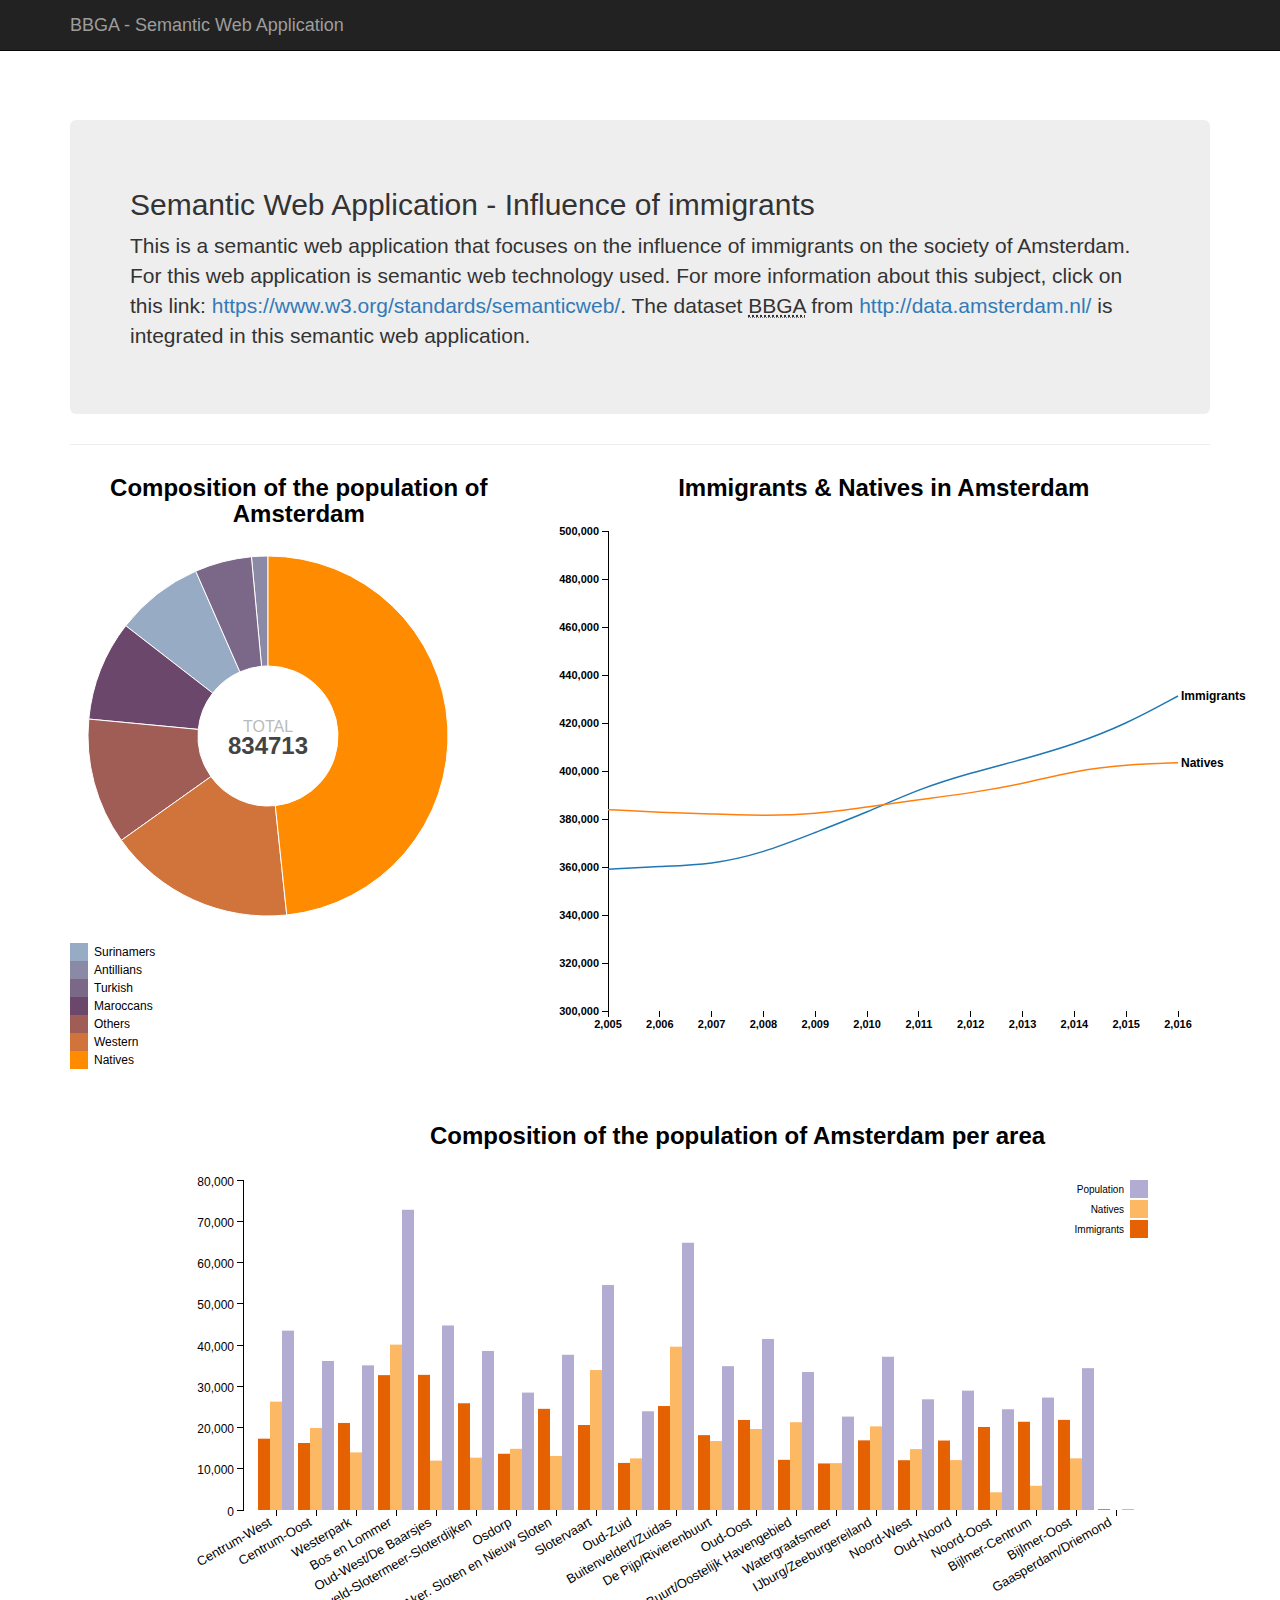
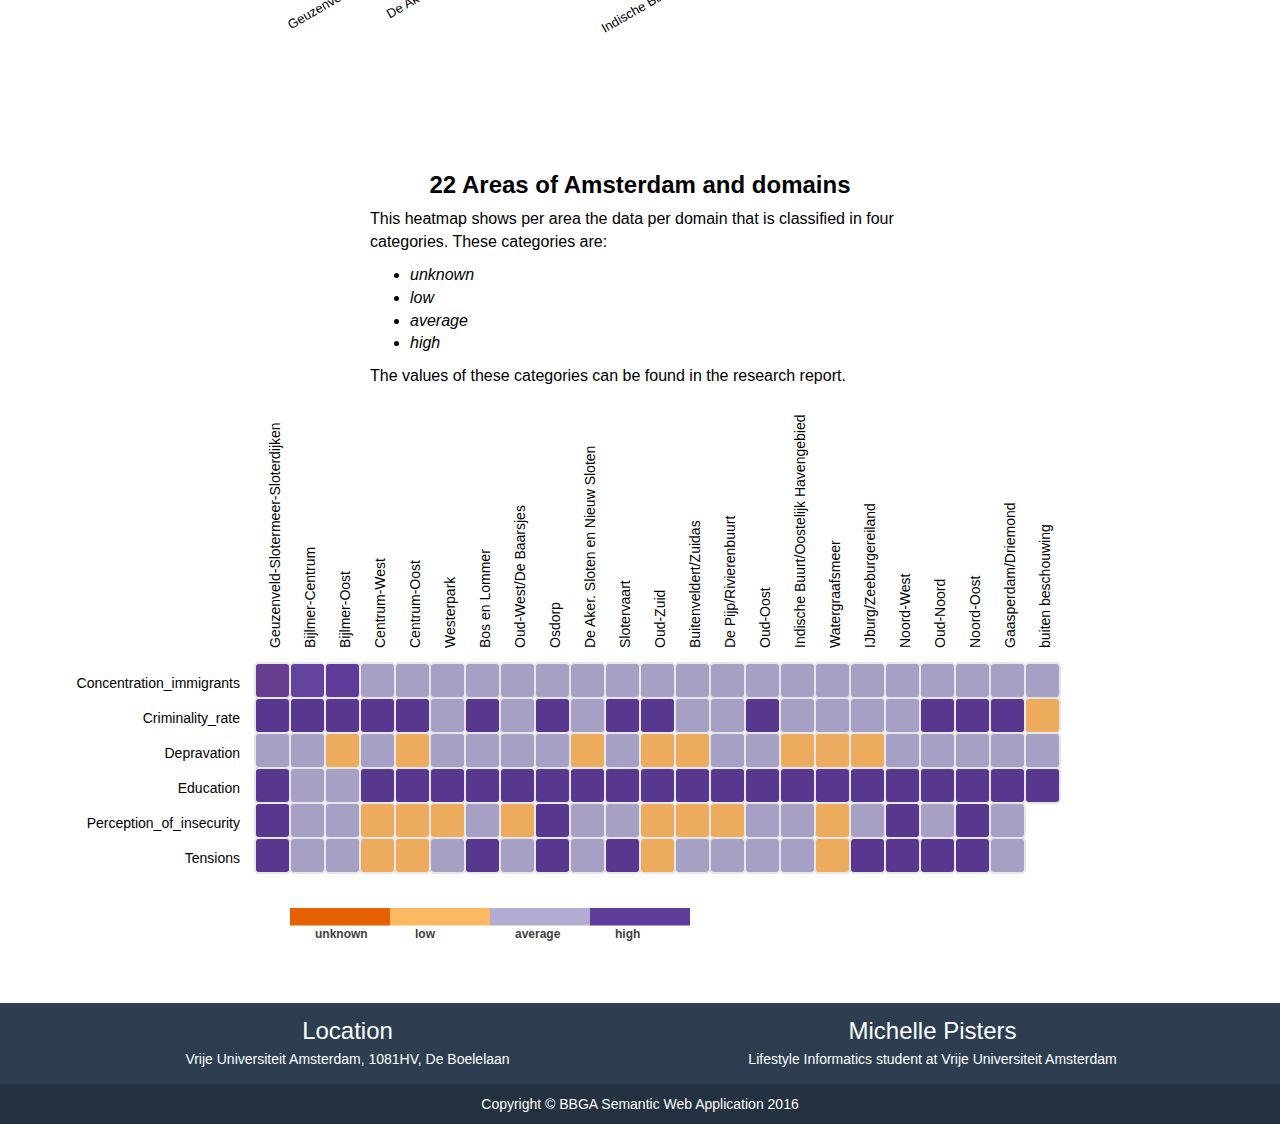
==== index.html @ f28dea51 "changed main.html to index.html" ====
<!DOCTYPE html>
<head>

    <link rel="stylesheet" href="bootstrap/css/bootstrap.css">
    <link rel="stylesheet" href="bootstrap/css/heroic-features.css">
    <link rel="stylesheet" href="PieChart/PieChart.css">
    <link rel="stylesheet" href="Multiline/MultiLine.css">
    <link rel="stylesheet" href="Heatmap/Heatmap.css">
    <link rel="stylesheet" href="BarChart/BarChart.css">
    <script src="d3/d3.min.js"></script>



</head>
<body>
    <!-- Navigation -->
    <nav class="navbar navbar-inverse navbar-fixed-top" role="navigation">
        <div class="container">
            <!-- Brand and toggle get grouped for better mobile display -->
            <div class="navbar-header">
                <button type="button" class="navbar-toggle" data-toggle="collapse"
                        data-target="#bs-example-navbar-collapse-1">
                    <span class="sr-only">Toggle navigation</span>
                    <span class="icon-bar"></span>
                    <span class="icon-bar"></span>
                    <span class="icon-bar"></span>
                </button>
                <a class="navbar-brand" href="#">BBGA - Semantic Web Application</a>
            </div>
        </div>
        <!-- /.container -->
    </nav>

    <!-- Page Content -->
    <div class="container">

        <!-- Jumbotron Header -->
        <header class="jumbotron hero-spacer">
            <h2>Semantic Web Application - Influence of immigrants</h2>
            <p class="mainText">This is a semantic web application that focuses on the influence of immigrants on the
                society of Amsterdam. For this web application is semantic web technology used. For more information
                about this subject, click on
                this link: <a href="https://www.w3.org/standards/semanticweb/">https://www.w3.org/standards/semanticweb/</a>.
                The dataset <abbr title="Basisbestand Gebieden Amsterdam">BBGA</abbr> from
                <a href="http://data.amsterdam.nl/">http://data.amsterdam.nl/</a> is integrated in this semantic web application.
            </p>
        </header>

        <hr>
        <div class="row">
            <div class="col-md-5">
                <h4 class="title">Composition of the population of Amsterdam</h4>
                <div id="chart"></div>
            </div>
            <div class="col-md-7">
                <h4 class="title">Immigrants & Natives in Amsterdam</h4>
                <div id="multiline2"></div>
            </div>
        </div>
        <div class="row">
            <div class="col-md-12 col-md-offset-1">
                <h4 class="title">Composition of the population of Amsterdam per area</h4>
                <div id="BarChart"></div>
            </div>
        </div>
        <div class="row">
            <div class="col-md-12">
                <div class="col-md-6 col-md-offset-3">
                <h4 class="title">22 Areas of Amsterdam and domains</h4>
                <p class="heatmaptext">This heatmap shows per area the data per domain that is classified in four categories. These categories are:</p>
                <ul>
                   <li class="list">unknown</li>
                   <li class="list">low</li>
                   <li class="list">average</li>
                   <li class="list">high</li>
                </ul>
                <p class="heatmaptext"> The values of these categories can be found in the research report.</p>
                </div>
                <div id="heatmap"></div>
            </div>
        </div>
    </div>
    <footer class="text-center">
            <div class="footer-above">
                <div class="container">
                    <div class="row">
                        <div class="footer-col col-md-6">
                            <h3>Location</h3>
                            <p>Vrije Universiteit Amsterdam, 1081HV, De Boelelaan</p>
                        </div>
                        <div class="footer-col col-md-6">
                            <h3>Michelle Pisters</h3>
                            <p>Lifestyle Informatics student at Vrije Universiteit Amsterdam</p>
                        </div>
                    </div>
                </div>
            </div>
            <div class="footer-below">
                <div class="container">
                    <div class="row">
                        <div class="col-lg-12">
                            Copyright &copy; BBGA Semantic Web Application 2016
                        </div>
                    </div>
                </div>
            </div>
    </footer>


    <!-- SCRIPTS    -->
    <script src="bootstrap/js/jquery.js"></script>
    <script src="bootstrap/js/bootstrap.js"></script>
    <script src="PieChart/PieChart.js"></script>
    <script src="Multiline/MultiLine.js"></script>
    <script src="Heatmap/Heatmap.js"></script>
    <script src="BarChart/BarChart.js"></script>

</body>
</html>
---- bootstrap/css/heroic-features.css ----
/*!
 * Start Bootstrap - Heroic Features HTML Template (http://startbootstrap.com)
 * Code licensed under the Apache License v2.0.
 * For details, see http://www.apache.org/licenses/LICENSE-2.0.
 */

body {
    padding-top: 70px;
    /* Required padding for .navbar-fixed-top. Remove if using .navbar-static-top. Change if height of navigation changes. */
    margin-bottom:0px;
}

.hero-spacer {
    margin-top: 50px;
}


footer {
    color: #fff;
}

footer h3 {
    margin-top:5px;
    margin-bottom: 5px;
}

footer .footer-above {
    padding-top: 10px;
    background-color: #2c3e50;
}

footer .footer-col {
    margin-bottom: 5px;
}

footer .footer-below {
    padding: 10px 0;
    background-color: #233140;
}

.title {
    font-family: Arial, monospace;
    color: black;
    font-size:24px;
    font-weight:700;
    text-align:center;
}

.heatmaptext{
    font-family:Arial, monospace;
    color:black;
    font-size:16px;
}

.list {
    font-family:Arial, monospace;
    font-style:italic;
    color:black;
    font-size:16px;
}
---- PieChart/PieChart.css ----
.slice path {
    stroke: #fff;
    stroke-width: 1px;
}

.textTop {
    font-family: 'Arial', monospace;
    font-size: 12pt;
    fill: #bbb;
}

.textBottom {
    fill: #444;
    font-family: 'Arial',monospace;
    font-weight: bold;
    font-size: 18pt;
}

.top {
    border: 1px solid #bbb;
    color: #777;
    font-family: 'Arial', monospace;
    padding: 5px;
    text-decoration: none;
}

.top:hover {
    border: 1px solid #555;
    color: #333;
}
.legend{
    font-family: 'Arial', monospace;
    font-size: 12px;
    padding-bottom:15px;
}
#chart {
    width: 400px;
    padding-bottom:15px;
    height:550px;
}
---- Multiline/MultiLine.css ----
#multiline2 {
    font: 10px sans-serif;
}

.axis path,
.axis line {
    fill: none;
    stroke: #000;
    shape-rendering: crispEdges;
}

.line {
    fill: none;
    stroke: steelblue;
    stroke-width: 1.5px;
}
---- Heatmap/Heatmap.css ----
rect.bordered {
    stroke: #E6E6E6;
    stroke-width:2px;
}

text.mono {
    font-size: 9pt;
    font-family: Arial, monospace;
    fill:#404040;
    font-weight: 700;
}

text.axis-areas {
    fill: #000;
}

text.axis-domains {
    fill: #000;
}
---- BarChart/BarChart.css ----
#BarChart {
    font: 10px sans-serif;
}

.axis path,
.axis line {
    fill: none;
    stroke: #000;
    shape-rendering: crispEdges;
}

.bar {
    fill: steelblue;
}

.x.axis path {
    display: none;
}
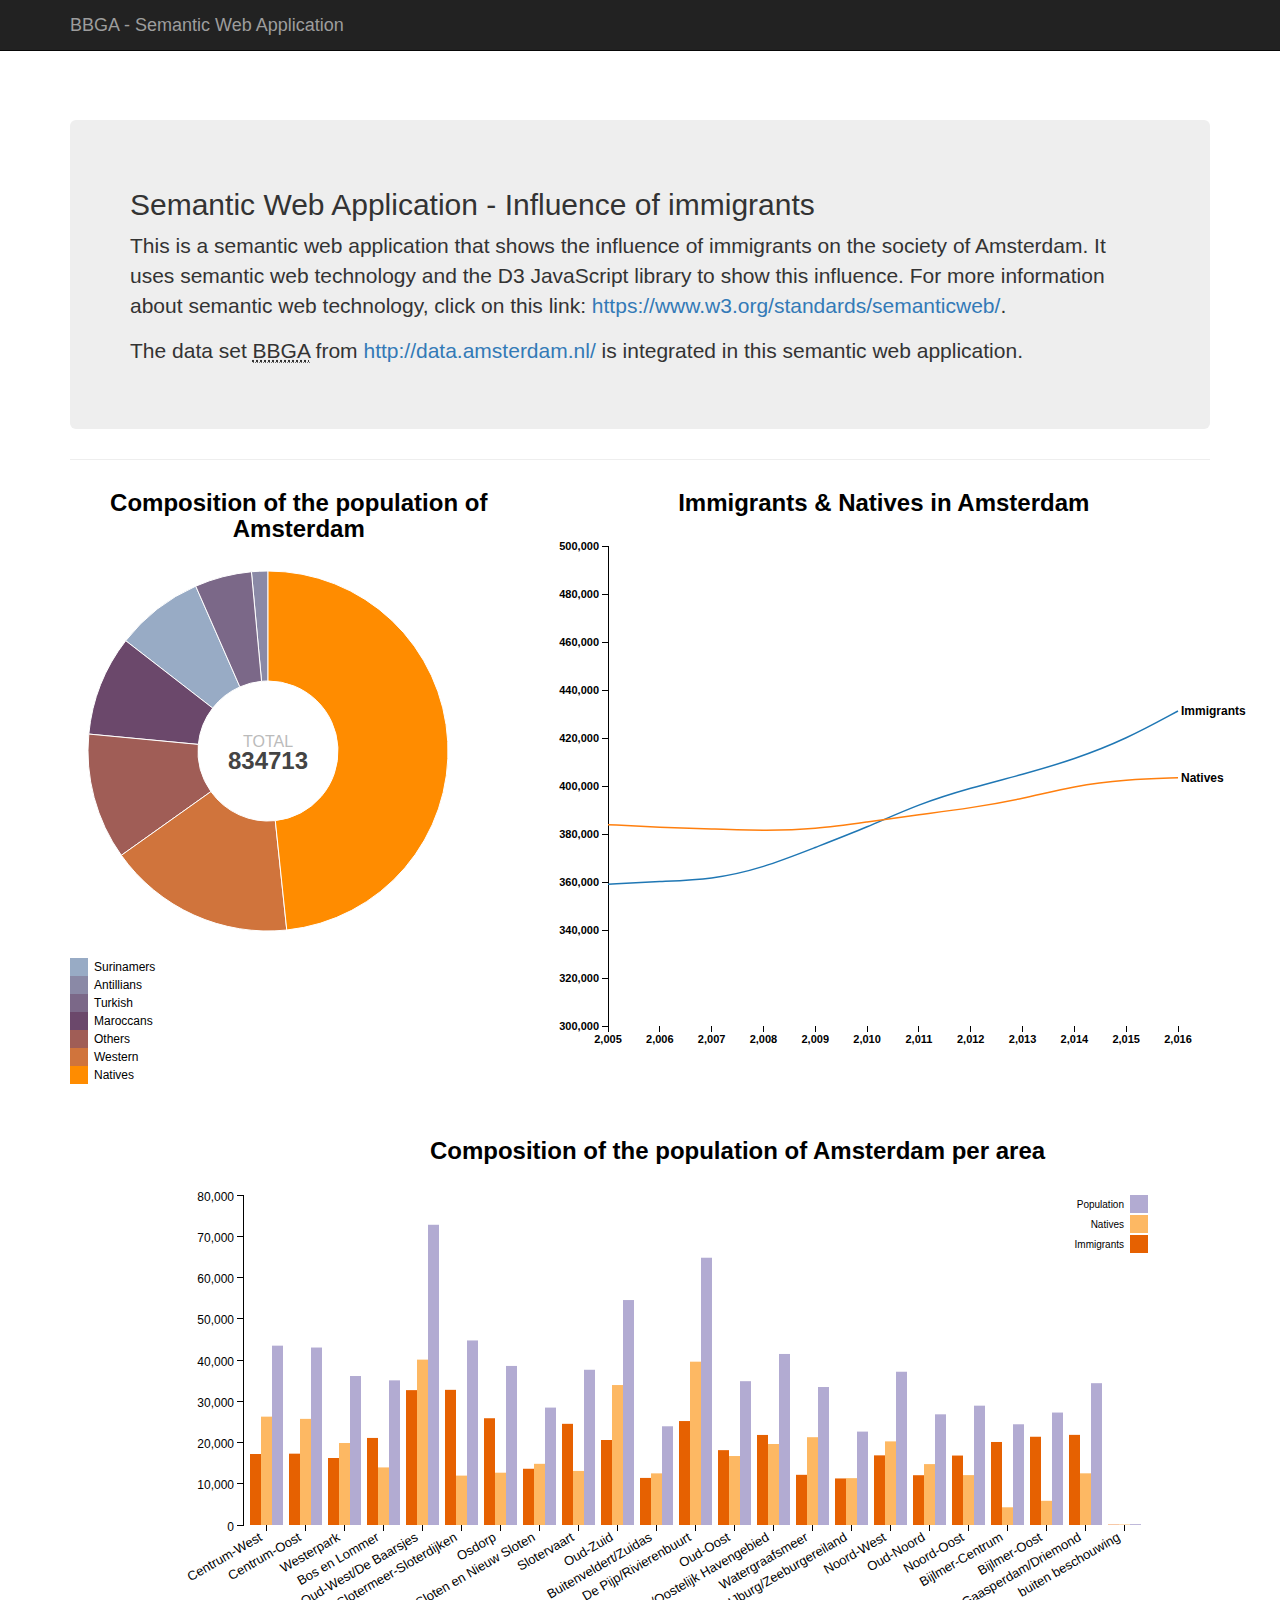
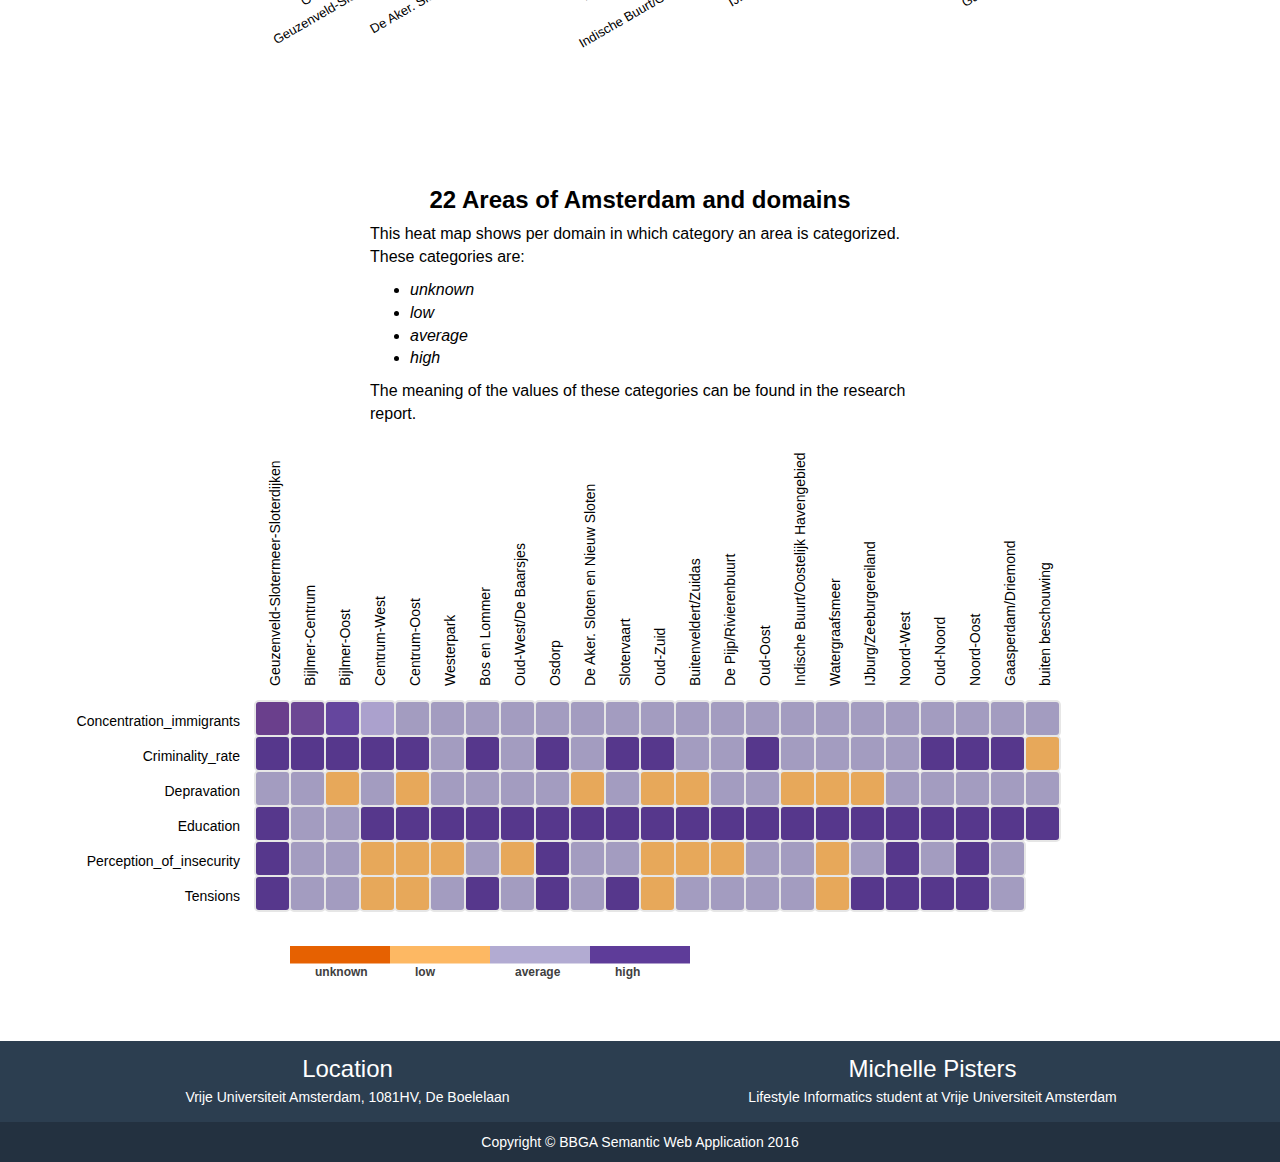
==== commit 02eb0b24: "changed text of semantic web application" ====
--- a/index.html
+++ b/index.html
@@ -37,11 +37,13 @@
         <!-- Jumbotron Header -->
         <header class="jumbotron hero-spacer">
             <h2>Semantic Web Application - Influence of immigrants</h2>
-            <p class="mainText">This is a semantic web application that focuses on the influence of immigrants on the
-                society of Amsterdam. For this web application is semantic web technology used. For more information
-                about this subject, click on
+            <p class="mainText">This is a semantic web application that shows the influence of immigrants on the society of Amsterdam.
+                It uses semantic web technology and the D3 JavaScript library to show this influence. For more information
+                about semantic web technology, click on
                 this link: <a href="https://www.w3.org/standards/semanticweb/">https://www.w3.org/standards/semanticweb/</a>.
-                The dataset <abbr title="Basisbestand Gebieden Amsterdam">BBGA</abbr> from
+            </p>
+            <p>
+                The data set <abbr title="Basisbestand Gebieden Amsterdam">BBGA</abbr> from
                 <a href="http://data.amsterdam.nl/">http://data.amsterdam.nl/</a> is integrated in this semantic web application.
             </p>
         </header>
@@ -67,14 +69,14 @@
             <div class="col-md-12">
                 <div class="col-md-6 col-md-offset-3">
                 <h4 class="title">22 Areas of Amsterdam and domains</h4>
-                <p class="heatmaptext">This heatmap shows per area the data per domain that is classified in four categories. These categories are:</p>
+                <p class="heatmaptext">This heat map shows per domain in which category an area is categorized. These categories are:</p>
                 <ul>
                    <li class="list">unknown</li>
                    <li class="list">low</li>
                    <li class="list">average</li>
                    <li class="list">high</li>
                 </ul>
-                <p class="heatmaptext"> The values of these categories can be found in the research report.</p>
+                <p class="heatmaptext"> The meaning of the values of these categories can be found in the research report.</p>
                 </div>
                 <div id="heatmap"></div>
             </div>
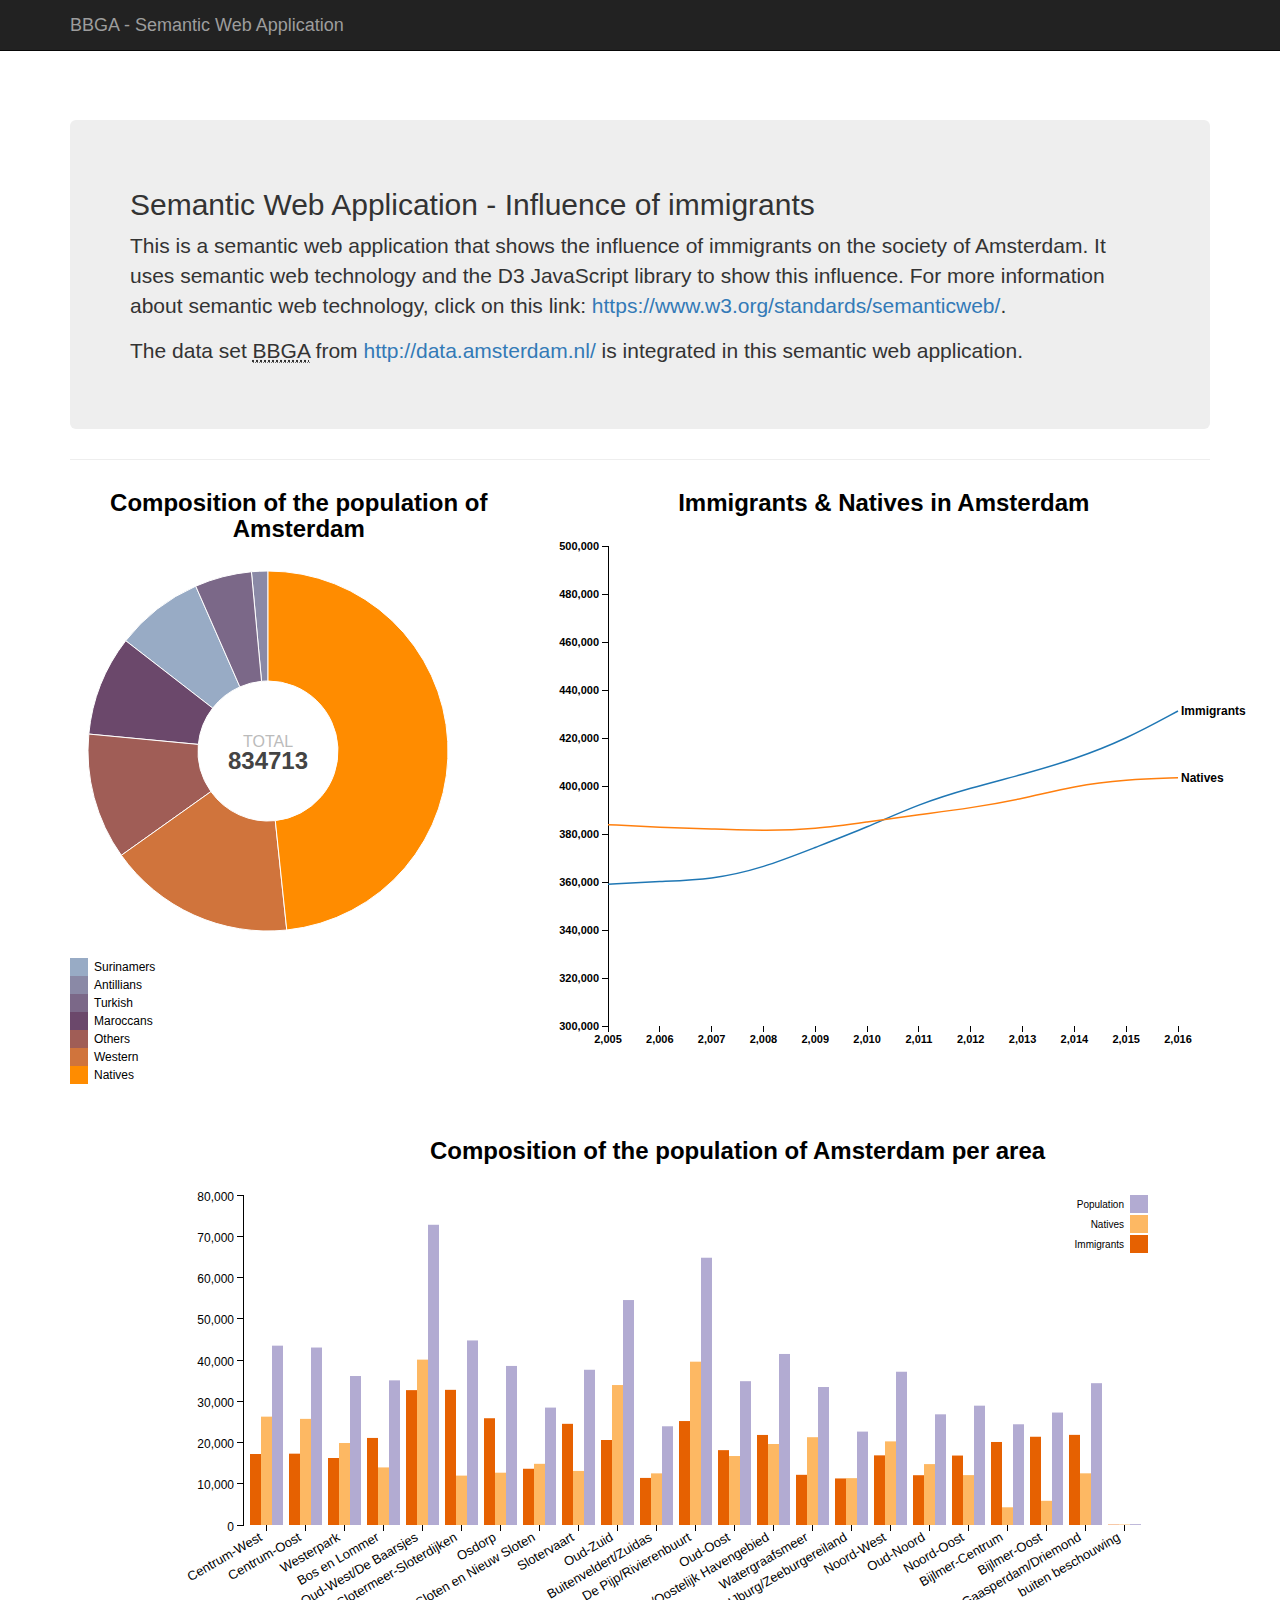
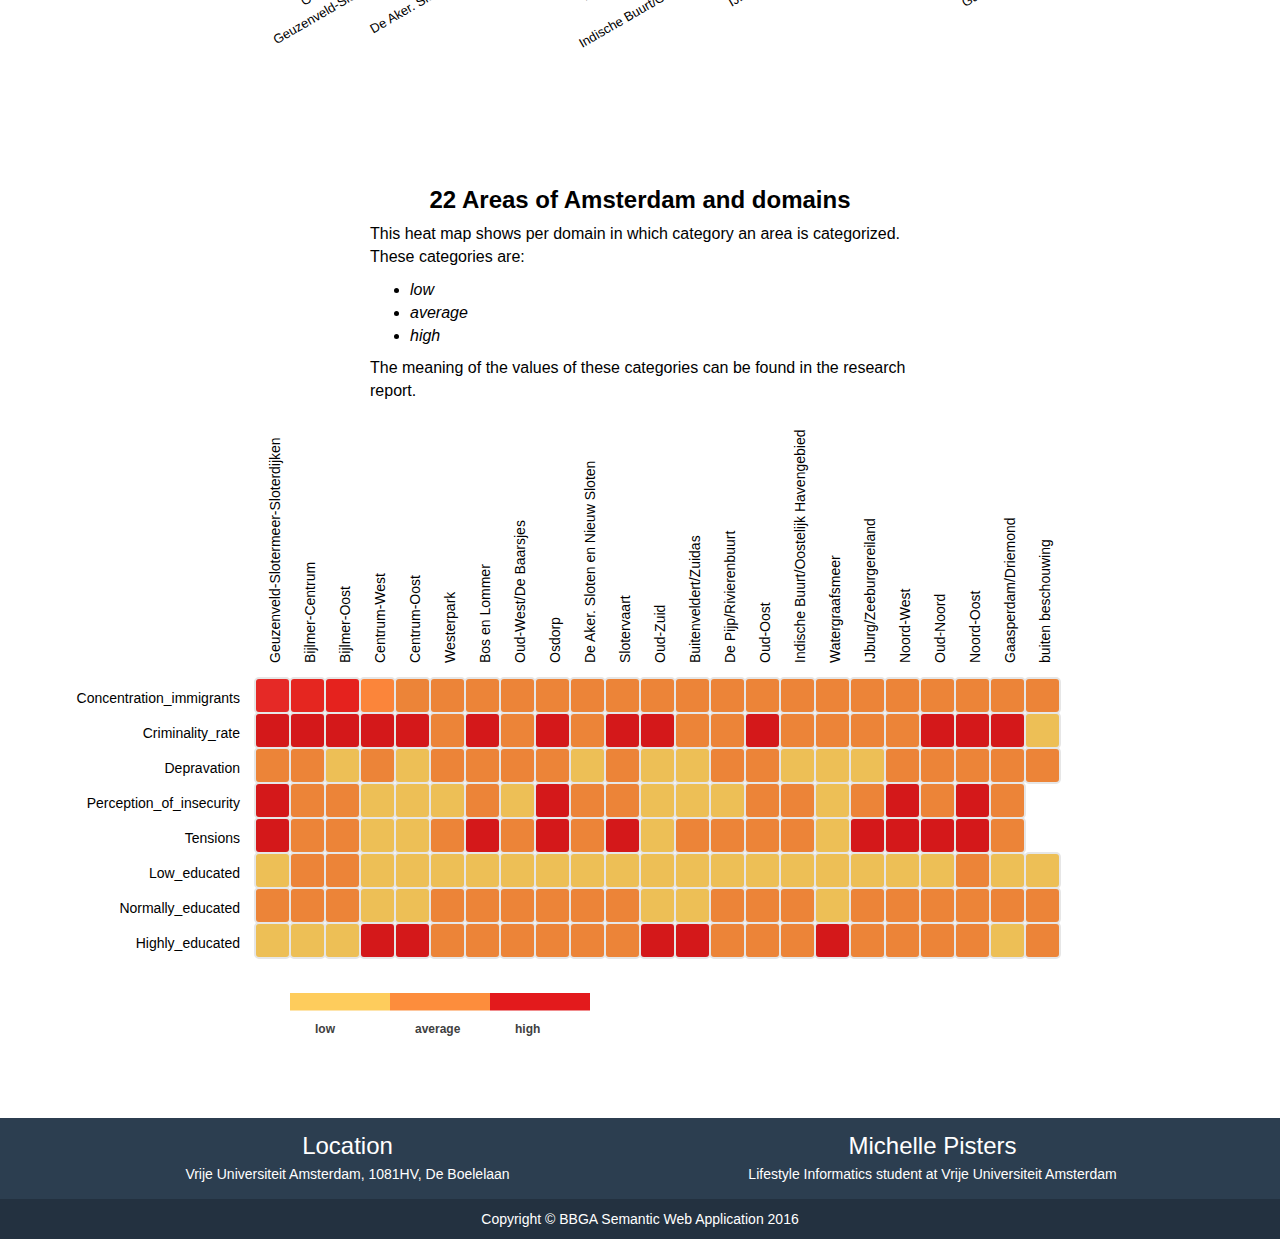
==== commit 28b078e3: "capitalized words of domains, deleted the unkown value of the legenda" ====
--- a/index.html
+++ b/index.html
@@ -71,7 +71,6 @@
                 <h4 class="title">22 Areas of Amsterdam and domains</h4>
                 <p class="heatmaptext">This heat map shows per domain in which category an area is categorized. These categories are:</p>
                 <ul>
-                   <li class="list">unknown</li>
                    <li class="list">low</li>
                    <li class="list">average</li>
                    <li class="list">high</li>
